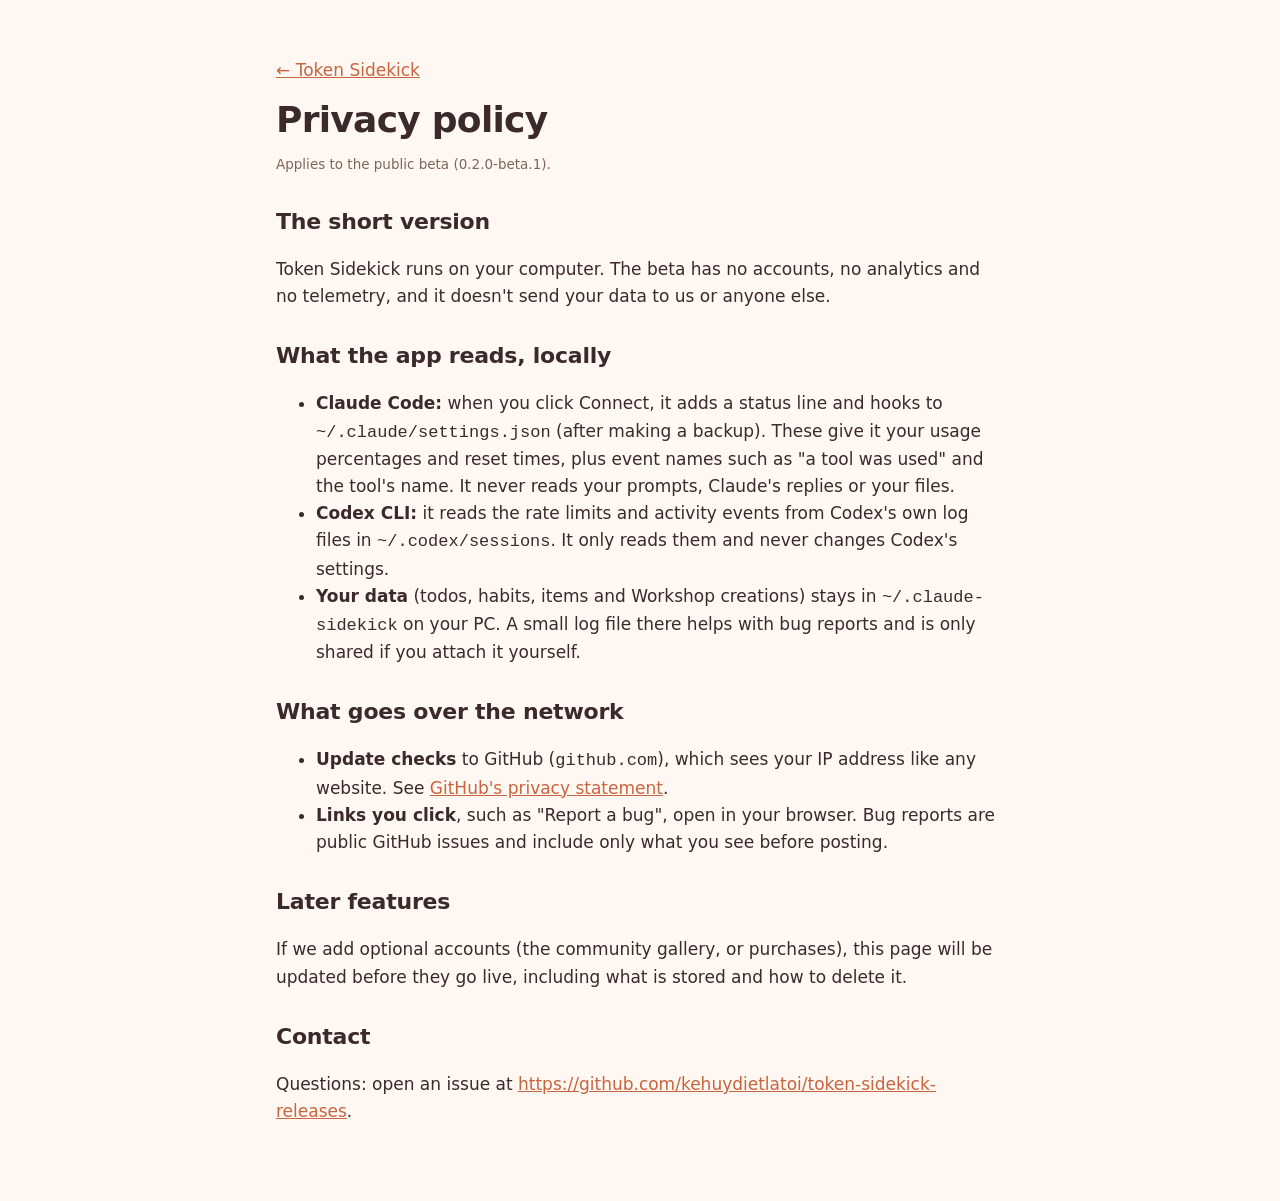
==== privacy.html @ 92a6c572 "deploy: kehuydietlatoi/token-sidekick@ee3930aea777b75578f4a0b0c3208de2bd6aec60" ====
<!doctype html>
<html lang="en">
  <head>
    <meta charset="utf-8" />
    <meta name="viewport" content="width=device-width, initial-scale=1" />
    <title>Privacy · Token Sidekick</title>
    <link rel="icon" href="icon.png" />
    <link rel="stylesheet" href="style.css" />
  </head>
  <body>
    <main class="wrap page">
      <p><a href="./">← Token Sidekick</a></p>
      <h1>Privacy policy</h1>
      <p class="fine">Applies to the public beta (0.2.0-beta.1).</p>

      <h2>The short version</h2>
      <p>
        Token Sidekick runs on your computer. The beta has no accounts, no analytics and no telemetry, and it doesn't send
        your data to us or anyone else.
      </p>

      <h2>What the app reads, locally</h2>
      <ul>
        <li>
          <b>Claude Code:</b> when you click Connect, it adds a status line and hooks to
          <code>~/.claude/settings.json</code> (after making a backup). These give it your usage percentages and reset
          times, plus event names such as "a tool was used" and the tool's name. It never reads your prompts, Claude's
          replies or your files.
        </li>
        <li>
          <b>Codex CLI:</b> it reads the rate limits and activity events from Codex's own log files in
          <code>~/.codex/sessions</code>. It only reads them and never changes Codex's settings.
        </li>
        <li>
          <b>Your data</b> (todos, habits, items and Workshop creations) stays in <code>~/.claude-sidekick</code> on
          your PC. A small log file there helps with bug reports and is only shared if you attach it yourself.
        </li>
      </ul>

      <h2>What goes over the network</h2>
      <ul>
        <li>
          <b>Update checks</b> to GitHub (<code>github.com</code>), which sees your IP address like any website. See
          <a href="https://docs.github.com/site-policy/privacy-policies/github-general-privacy-statement"
            >GitHub's privacy statement</a
          >.
        </li>
        <li>
          <b>Links you click</b>, such as "Report a bug", open in your browser. Bug reports are public GitHub issues and
          include only what you see before posting.
        </li>
      </ul>

      <h2>Later features</h2>
      <p>
        If we add optional accounts (the community gallery, or purchases), this page will be updated before they go
        live, including what is stored and how to delete it.
      </p>

      <h2>Contact</h2>
      <p>Questions: open an issue at <a href="https://github.com/kehuydietlatoi/token-sidekick-releases/issues">https://github.com/kehuydietlatoi/token-sidekick-releases</a>.</p>
    </main>
  </body>
</html>
---- style.css ----
:root {
  --bg: #fff8f2;
  --bg2: #ffeee2;
  --card: #ffffff;
  --ink: #3a2a2a;
  --muted: #7d665b;
  --line: #f1dccf;
  --accent: #f28c5b;
  --accent-deep: #c8643f;
  --mint: #9be3c9;
  --shadow: 0 10px 30px #c8643f22;
  color-scheme: light;
}
@media (prefers-color-scheme: dark) {
  :root {
    --bg: #1f1a18;
    --bg2: #2a211d;
    --card: #2a2320;
    --ink: #f4e9e2;
    --muted: #b8a397;
    --line: #3d322d;
    --shadow: 0 10px 30px #0006;
    color-scheme: dark;
  }
}
* {
  box-sizing: border-box;
}
html {
  scroll-behavior: smooth;
}
body {
  margin: 0;
  background: var(--bg);
  color: var(--ink);
  font:
    17px/1.6 'Nunito',
    'Segoe UI',
    system-ui,
    sans-serif;
  overflow-x: hidden;
}
a {
  color: var(--accent-deep);
}
@media (prefers-color-scheme: dark) {
  a {
    color: var(--accent);
  }
}
img {
  max-width: 100%;
  height: auto;
  display: block;
}
.wrap {
  max-width: 1080px;
  margin: 0 auto;
  padding: 0 16px;
}

/* ── nav ─────────────────── */
nav {
  position: sticky;
  top: 0;
  z-index: 10;
  background: color-mix(in srgb, var(--bg) 88%, transparent);
  backdrop-filter: blur(8px);
  border-bottom: 1px solid var(--line);
}
nav .wrap {
  display: flex;
  align-items: center;
  gap: 18px;
  height: 58px;
}
.logo {
  display: flex;
  align-items: center;
  gap: 8px;
  font-weight: 800;
  font-size: 18px;
  color: var(--ink);
  text-decoration: none;
  margin-right: auto;
}
.logo img {
  width: 30px;
  height: 30px;
}
nav .links a {
  color: var(--muted);
  text-decoration: none;
  font-size: 15px;
  margin-left: 16px;
}
nav .links a:hover {
  color: var(--ink);
}
@media (max-width: 640px) {
  nav .links {
    display: none;
  }
}

/* ── buttons ─────────────── */
.btn {
  display: inline-flex;
  align-items: center;
  gap: 8px;
  padding: 13px 22px;
  border-radius: 14px;
  font-weight: 800;
  text-decoration: none;
  border: 2px solid transparent;
  transition:
    transform 0.15s,
    box-shadow 0.15s;
}
.btn:hover {
  transform: translateY(-2px);
}
.btn.primary {
  background: var(--accent);
  color: #fff;
  box-shadow: 0 8px 20px #f28c5b55;
}
.btn.ghost {
  border-color: var(--line);
  color: var(--ink);
  background: var(--card);
}
.btn.small {
  padding: 8px 14px;
  font-size: 14px;
  border-radius: 10px;
}

/* ── hero ────────────────── */
.hero {
  padding: 64px 0 40px;
  background:
    radial-gradient(circle at 80% 20%, var(--bg2), transparent 55%),
    radial-gradient(circle at 10% 90%, #9be3c933, transparent 45%);
}
.hero .wrap {
  display: grid;
  grid-template-columns: 1.1fr 1fr;
  gap: 32px;
  align-items: center;
}
.badge {
  display: inline-block;
  padding: 4px 12px;
  border-radius: 99px;
  background: var(--card);
  border: 1px solid var(--line);
  font-size: 13.5px;
  font-weight: 700;
  color: var(--accent-deep);
}
h1 {
  font-size: clamp(34px, 5.4vw, 56px);
  line-height: 1.08;
  margin: 14px 0;
  letter-spacing: -0.02em;
}
h1 em {
  font-style: normal;
  color: var(--accent);
}
.lead {
  font-size: 19px;
  color: var(--muted);
  max-width: 34em;
}
.cta {
  display: flex;
  gap: 12px;
  flex-wrap: wrap;
  margin: 26px 0 10px;
}
.fine {
  font-size: 13.5px;
  color: var(--muted);
}
.hero-art {
  position: relative;
  aspect-ratio: 1;
  max-width: 460px;
  justify-self: center;
  width: 100%;
}
.hero-art .main {
  width: 88%;
  margin: 0 auto;
  animation: bob 3.2s ease-in-out infinite;
}
@keyframes bob {
  50% {
    transform: translateY(-8px);
  }
}
@media (prefers-reduced-motion: reduce) {
  .hero-art img {
    animation: none !important;
  }
}
@media (max-width: 820px) {
  .hero .wrap {
    grid-template-columns: 1fr;
  }
  .hero {
    padding-top: 36px;
  }
}

/* ── moods strip ─────────── */
.moods {
  padding: 36px 0;
  border-block: 1px solid var(--line);
  background: var(--card);
}
.moods h2 {
  text-align: center;
}
.strip {
  display: grid;
  grid-template-columns: repeat(5, 1fr);
  gap: 8px;
  margin-top: 16px;
}
.strip figure {
  margin: 0;
  text-align: center;
  display: flex;
  flex-direction: column;
  justify-content: flex-end;
}
.strip img {
  height: clamp(80px, 13vw, 150px);
  width: auto;
  max-width: 100%;
  object-fit: contain;
  margin: 0 auto 6px;
}
.strip figcaption {
  font-weight: 800;
  font-size: 14px;
}
.strip small {
  display: block;
  color: var(--muted);
  font-size: 12.5px;
}
.meter {
  height: 10px;
  border-radius: 99px;
  margin: 18px auto 0;
  max-width: 760px;
  background: linear-gradient(90deg, #7fd8a8, #ffd166 45%, #f28c5b 75%, #d64545);
}
.meter-labels {
  display: flex;
  justify-content: space-between;
  max-width: 760px;
  margin: 4px auto 0;
  font-size: 12.5px;
  color: var(--muted);
}
@media (max-width: 640px) {
  .strip {
    grid-template-columns: repeat(3, 1fr);
  }
  .strip figure:nth-child(n + 4) {
    display: none;
  }
}

/* ── sections ────────────── */
section {
  padding: 64px 0;
}
h2 {
  font-size: clamp(26px, 3.6vw, 36px);
  margin: 0 0 8px;
  letter-spacing: -0.01em;
}
.sub {
  color: var(--muted);
  margin: 0 0 28px;
}
.features {
  display: grid;
  grid-template-columns: repeat(3, 1fr);
  gap: 16px;
}
@media (max-width: 900px) {
  .features {
    grid-template-columns: repeat(2, 1fr);
  }
}
@media (max-width: 580px) {
  .features {
    grid-template-columns: 1fr;
  }
}
.feature {
  background: var(--card);
  border: 1px solid var(--line);
  border-radius: 20px;
  padding: 18px;
  box-shadow: var(--shadow);
}
.feature .pic {
  background: var(--bg);
  border-radius: 14px;
  margin-bottom: 12px;
  aspect-ratio: 4 / 3;
  display: grid;
  place-items: center;
  overflow: hidden;
}
.feature .pic img {
  max-height: 100%;
  object-fit: contain;
}
.feature h3 {
  margin: 0 0 4px;
  font-size: 19px;
}
.feature p {
  margin: 0;
  color: var(--muted);
  font-size: 15.5px;
}

.split {
  display: grid;
  grid-template-columns: 1fr 1fr;
  gap: 32px;
  align-items: center;
}
.split img {
  border-radius: 16px;
  box-shadow: var(--shadow);
  border: 1px solid var(--line);
}
@media (max-width: 820px) {
  .split {
    grid-template-columns: 1fr;
  }
}
ul.ticks {
  list-style: none;
  padding: 0;
}
ul.ticks li {
  padding-left: 28px;
  position: relative;
  margin: 8px 0;
}
ul.ticks li::before {
  content: '✓';
  position: absolute;
  left: 0;
  color: var(--accent);
  font-weight: 900;
}

.steps {
  counter-reset: s;
  display: grid;
  gap: 14px;
  padding: 0;
  list-style: none;
}
.steps li {
  counter-increment: s;
  background: var(--card);
  border: 1px solid var(--line);
  border-radius: 16px;
  padding: 16px 16px 16px 60px;
  position: relative;
}
.steps li::before {
  content: counter(s);
  position: absolute;
  left: 16px;
  top: 14px;
  width: 30px;
  height: 30px;
  border-radius: 50%;
  background: var(--accent);
  color: #fff;
  font-weight: 800;
  display: grid;
  place-items: center;
}
.smartscreen {
  font-family: 'Segoe UI', system-ui, sans-serif;
  background: #0b5cad;
  color: #fff;
  border-radius: 10px;
  padding: 12px 14px;
  margin-top: 10px;
  font-size: 14px;
  max-width: 420px;
}
.smartscreen b {
  display: block;
  font-size: 16px;
}
.smartscreen span {
  display: inline-block;
  margin-top: 8px;
  padding: 3px 10px;
  border: 1px solid #fff9;
  border-radius: 4px;
}

.faq details {
  background: var(--card);
  border: 1px solid var(--line);
  border-radius: 14px;
  padding: 14px 18px;
  margin-bottom: 10px;
}
.faq summary {
  font-weight: 800;
  cursor: pointer;
}
.faq details p {
  color: var(--muted);
  margin: 10px 0 0;
}

.band {
  background: var(--card);
  border-block: 1px solid var(--line);
  text-align: center;
}

footer {
  padding: 32px 0 48px;
  color: var(--muted);
  font-size: 14px;
}
footer .wrap {
  display: flex;
  gap: 16px;
  flex-wrap: wrap;
  justify-content: space-between;
}

/* ── plain pages (privacy, terms) ─ */
.page {
  max-width: 760px;
  padding: 40px 16px 64px;
}
.page h1 {
  font-size: 36px;
}
.page h2 {
  font-size: 22px;
  margin-top: 28px;
}
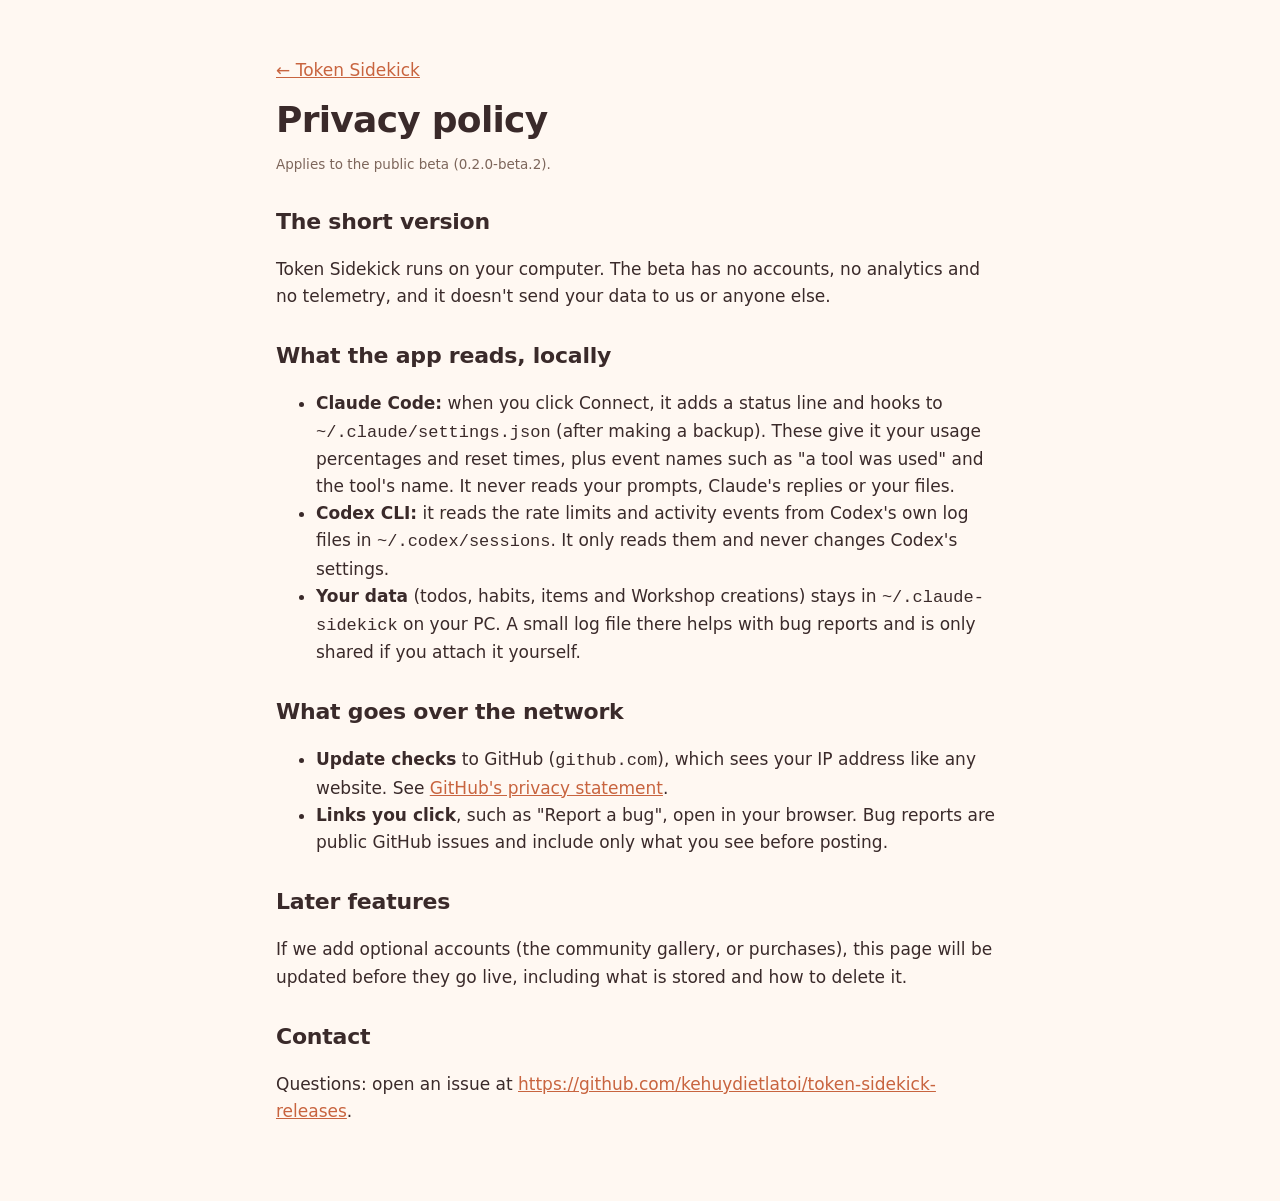
==== commit aac5f140: "deploy: kehuydietlatoi/token-sidekick@823ab6b45bb2c323894817b90897c7d58cf3e2cb" ====
--- a/privacy.html
+++ b/privacy.html
@@ -11,7 +11,7 @@
     <main class="wrap page">
       <p><a href="./">← Token Sidekick</a></p>
       <h1>Privacy policy</h1>
-      <p class="fine">Applies to the public beta (0.2.0-beta.1).</p>
+      <p class="fine">Applies to the public beta (0.2.0-beta.2).</p>
 
       <h2>The short version</h2>
       <p>
--- a/style.css
+++ b/style.css
@@ -281,6 +281,22 @@
 section {
   padding: 64px 0;
 }
+#tour {
+  text-align: center;
+  padding-bottom: 16px;
+}
+video.tour {
+  display: block;
+  width: 100%;
+  max-width: 960px;
+  height: auto;
+  aspect-ratio: 16 / 9;
+  margin: 0 auto;
+  border-radius: 18px;
+  border: 1px solid var(--line);
+  background: var(--bg2);
+  box-shadow: var(--shadow);
+}
 h2 {
   font-size: clamp(26px, 3.6vw, 36px);
   margin: 0 0 8px;
